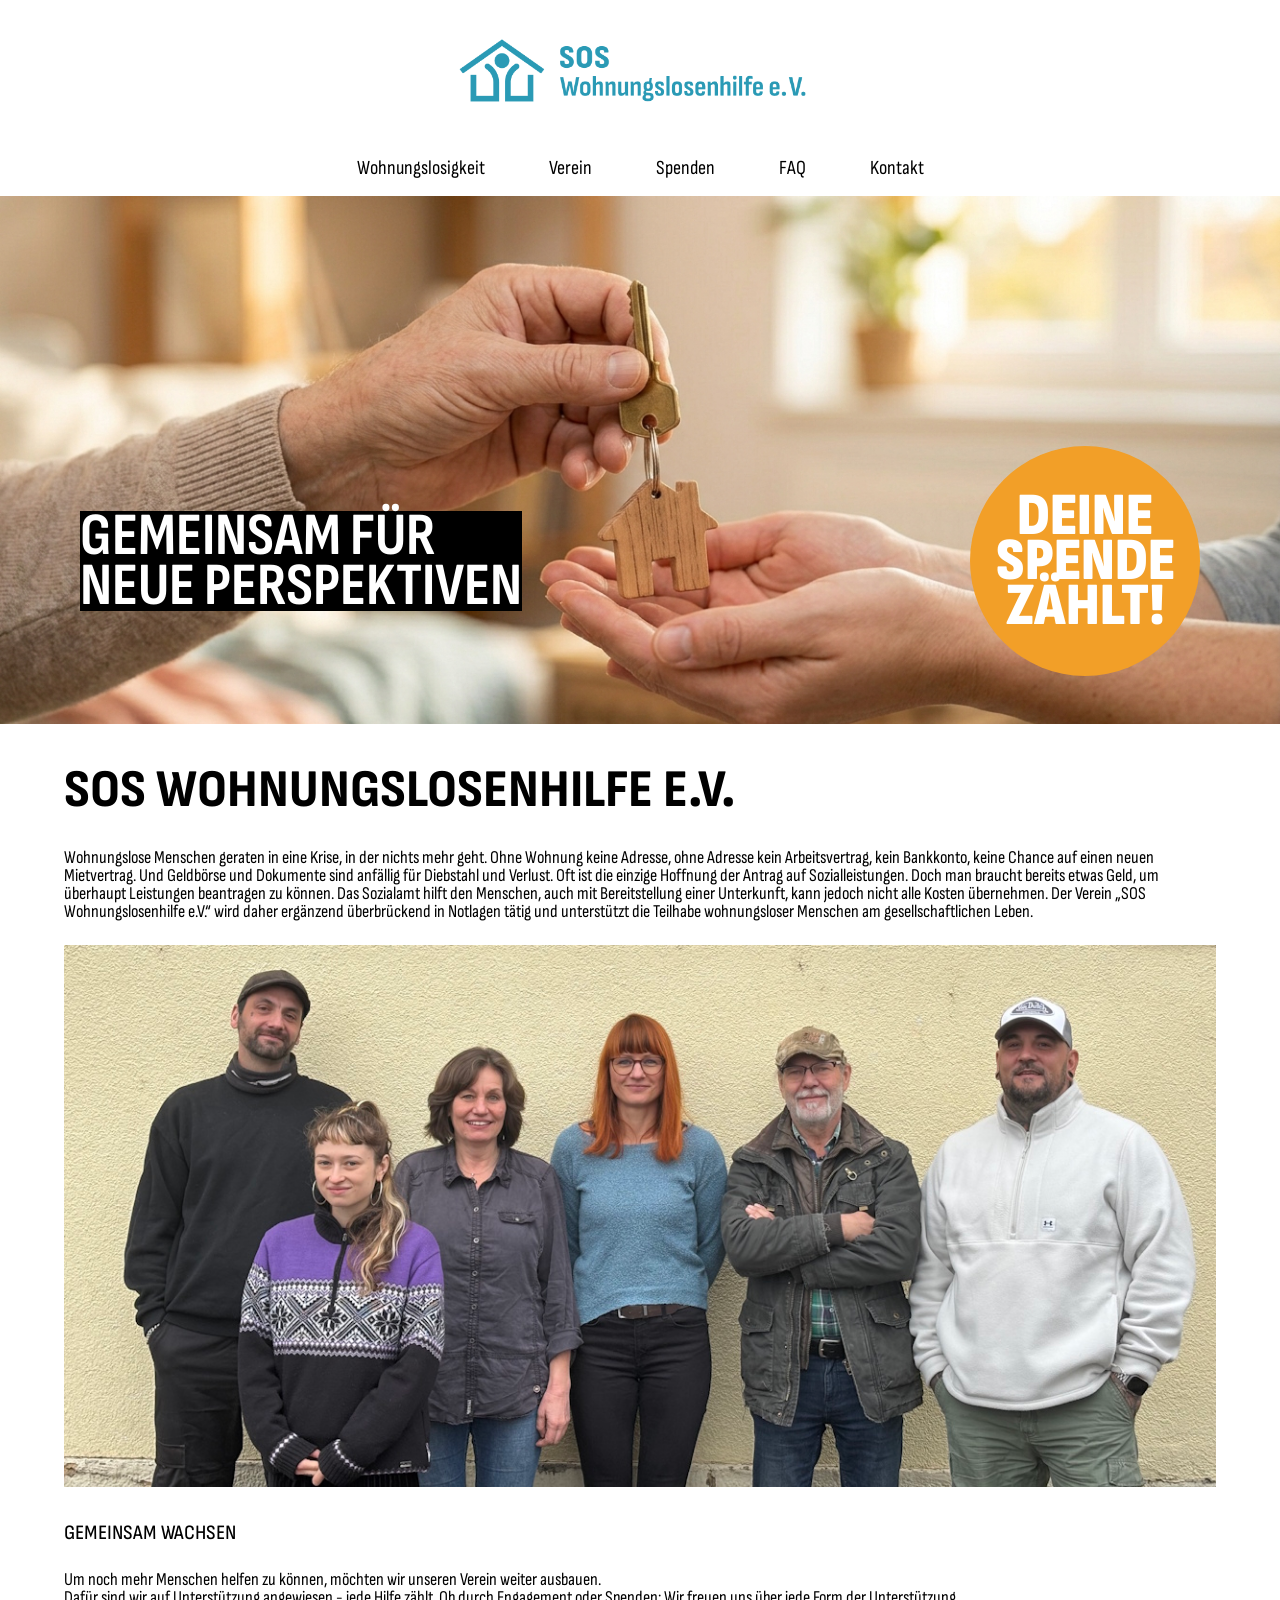
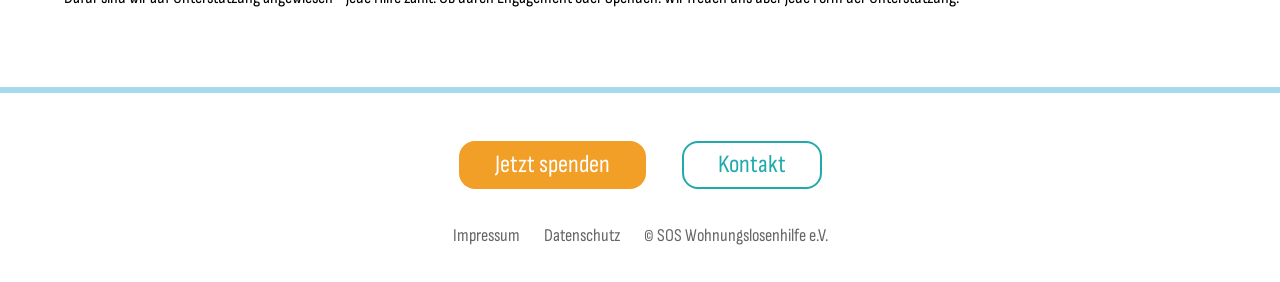
==== index.html @ 76f8596b "added mobile view" ====
<!DOCTYPE html>
<html lang="de">
<head>
	<meta charset="utf-8" />
	<meta name="viewport" content="width=device-width, initial-scale=1" />
	<title>SOS Wohnungslosenhilfe e.V.</title>
	<link rel="icon" type="image/png" href="assets/Logos/Bildmarke%20mit%20Schutzraum%201.png" />
	<link rel="stylesheet" href="styles.css" />
	<link rel="stylesheet" href="styles-mobile.css" />
	<link href="https://fonts.googleapis.com/css2?family=Sofia+Sans+Condensed:wght@400;700;800;900&display=swap" rel="stylesheet">
	<script src="content.js" defer></script>
	<script src="highlight-link.js" defer></script>
</head>
<body>
	<nav class="main-nav" aria-label="Hauptnavigation">
		<a class="main-nav-logo" href="index.html?page=home" aria-label="Startseite">
			<img src="assets/Logos/Wort_Bildmarke.png" alt="SOS Wohnungslosenhilfe e.V." />
		</a>
		<button class="main-nav-hamburger" type="button" aria-label="Menü öffnen" aria-expanded="false" aria-controls="main-nav-list"></button>
		<ul class="main-nav-list" id="main-nav-list">
			<li><a href="index.html?page=wohnungslosigkeit">Wohnungslosigkeit</a></li>
			<li><a href="index.html?page=verein">Verein</a></li>
			<li><a href="index.html?page=spenden">Spenden</a></li>
			<li><a href="index.html?page=faq">FAQ</a></li>
			<li><a href="index.html?page=kontakt">Kontakt</a></li>
		</ul>
	</nav>
	<section class="hero-banner" aria-label="Spendenaufruf">
		<div class="hero-banner-content">
			<div class="hero-banner-content-text">GEMEINSAM FÜR<br>NEUE PERSPEKTIVEN</div>
			<a class="hero-banner-content-bubble" href="index.html?page=spenden">DEINE<br>SPENDE<br>ZÄHLT!</a>
		</div>
	</section>
	<section class="content">

	</section>
	<footer class="site-footer">
		<div class="footer-buttons">
			<a href="index.html?page=spenden" class="footer-button-donate">Jetzt spenden</a>
			<a href="index.html?page=kontakt" class="footer-button-contact">Kontakt</a>
		</div>
		<nav aria-label="Footer Legals">
			<ul class="footer-legals">
				<li><a href="#">Impressum</a></li>
				<li><a href="#">Datenschutz</a></li>
				<li>© SOS Wohnungslosenhilfe e.V.</li>
			</ul>
		</nav>
	</footer>
</body>
</html>
---- styles.css ----
body {
	background-color: #ffffff;
	font-family: "Sofia Sans Condensed", "Arial Narrow", sans-serif;
	margin: 0;
}

/******************************************************************************
 * Main Navigation
 *****************************************************************************/

.main-nav-logo {
	display: block;
	width: fit-content;
	margin: 0 auto;
}

.main-nav-logo img {
	display: block;
	width: 392px;
	height: 108px;
	padding-top: 24px;
}

.main-nav-list {
	margin: 0;
	padding: 0 0 16px 0;
	list-style: none;
	display: flex;
	justify-content: center;
	align-items: center;
	flex-wrap: wrap;
	gap: 64px;
}

.main-nav-list a {
	display: inline-block;
	color: #000000;
	text-decoration: none;
	font-weight: semi-bold;
	font-size: 20px;
}

.main-nav-list a:hover,
.main-nav-list a:focus-visible {
	background-color: #B6B8BA;
}

.main-nav-hamburger {
	display: none;
	visibility: hidden;
}

/******************************************************************************
 * Hero Banner
 *****************************************************************************/

.hero-banner {
	width: 100%;
	height: 528px;
	background-position: center;
	background-size: cover;
	overflow: hidden;

	display: flex;
	justify-content: center;
}

.hero-banner-content {
	font-family: "Sofia Sans Condensed", "Arial Narrow", sans-serif;
    font-weight: 900;
    font-size: 60px;

	width: 1120px;
	height: 230px;
	
	margin-top: 250px;
	display: flex;
	align-items: center;

	color: #ffffff;
}

.hero-banner-content-text {
	background-color: #000000;
	font-weight: 700;
	font-size: 60px;
	line-height: 50px;
	letter-spacing: 0%;
	font-variant: small-caps;
}

.hero-banner-content-bubble {
	background-color: #F29F28;
	color: #ffffff;
	font-weight: 900;
	font-style: Black;
	font-size: 60px;
	line-height: 45px;
	letter-spacing: 0%;
	text-align: center;
	font-variant: small-caps;

	width: 230px;
	height: 100%;

	margin-left: auto;
	margin-right: 0px;

	border-radius: 100%;

	text-align: center;
	align-content: center;

	text-decoration: none;
}

.hero-banner-content-bubble:hover {
	box-shadow: 0 0 16px 0 rgba(242, 159, 40, 0.2);
	transition: box-shadow 0.6s ease;
	animation: bubble-glow 2.4s ease-in-out infinite;
	/* box-shadow: 0 0 48px 12px rgba(242, 159, 40, 0.85); */
}

@keyframes bubble-glow {
	0% {
		box-shadow: 0 0 16px 0 rgba(242, 159, 40, 0.2);
	}
	50% {
		box-shadow: 0 0 48px 10px rgba(242, 159, 40, 0.75);
	}
	100% {
		box-shadow: 0 0 16px 0 rgba(242, 159, 40, 0.2);
	}
}

/******************************************************************************
 * Content
 *****************************************************************************/

.content {
	width: min(1200px, 90%);
	margin-left: auto;
	margin-right: auto;
}

.content p {
	margin-bottom: 24px;
	margin-top: 0;

	font-weight: 400;
	font-style: normal;
	font-size: 18px;
	line-height: 100%;
}

.content h1 {
	font-weight: 700;
	font-size: 64px;
	font-variant: all-small-caps;
	margin-top: 24px;
	margin-bottom: 24px;
}

.content h2 {
	font-weight: 700;
	font-size: 32px;
	margin-top: 0px;
	margin-bottom: 24px;
}

.content h3 {
	font-weight: 400;
	font-size: 25px;
	margin-top: 0px;
	margin-bottom: 24px;
	font-variant: all-small-caps;
}

.paragraph-highlight {
	font-weight: bold;
}

/******************************************************************************
 * Footer
 *****************************************************************************/

.site-footer {
	font-family: "Sofia Sans Condensed", "Arial Narrow", sans-serif;
	margin-top: 80px;
	border-top: 6px solid #A5DAEC;
}

.footer-buttons {
	display: flex;
	width: fit-content;
	margin: 48px auto 0;
	gap: 36px;

	--padding-without-border: 8px 36px 10px;
	--padding-with-border: 6px 34px 8px;
	--border: 2px solid;
	--no-border: none;
}

.footer-buttons a {
	height: 30px;
	border-radius: 16px;
	font-family: "Sofia Sans Condensed", "Arial Narrow", sans-serif;
	font-weight: 400;
	font-style: normal;
	font-size: 25px;
	text-decoration: none;
}

.footer-button-donate {
	border: var(--no-border);
	padding: var(--padding-without-border);
	background-color: #F29F28;
	color: #ffffff;
}

.footer-button-donate:hover {
	border: var(--border);
	padding: var(--padding-with-border);
	background-color: #ffffff;
	color: #F29F28;
}

.footer-button-contact {
	border: var(--border);
	padding: var(--padding-with-border);
	background-color: #ffffff;
	color: #22A9AB;
}

.footer-button-contact:hover {
	border: var(--no-border);
	padding: var(--padding-without-border);
	background-color: #22A9AB;
	color: #ffffff;
}

.footer-legals {
	padding: 36px 0;
	margin: 0;
	list-style: none;
	display: flex;
	justify-content: center;
	align-items: center;
	flex-wrap: wrap;
	gap: 24px;

	font-family: "Sofia Sans Condensed", "Arial Narrow", sans-serif;
	font-weight: 400;
	font-style: normal;
	font-size: 18px;
	color: #666666;
}

.footer-legals a {
	text-decoration: none;
	font-family: "Sofia Sans Condensed", "Arial Narrow", sans-serif;
	font-weight: 400;
	font-style: normal;
	font-size: 18px;
	color: #666666;
}

/* @media (max-width: 40rem) {
	.site-header {
		padding: 0.75rem 1rem;
	}

	.brand img {
		max-width: 18rem;
	}

	.main-nav {
		margin-top: 0.85rem;
	}

	.main-nav-list {
		gap: 1rem;
	}

	.hero-banner {
		min-height: 13rem;
		background-position: 60% center;
	}

	.hero-banner-text {
		left: 0.8rem;
		top: 61%;
		font-size: clamp(0.85rem, 4.4vw, 1.15rem);
	}

	.hero-banner-bubble {
		right: 0.75rem;
		top: 60%;
		width: clamp(4.7rem, 24vw, 6.2rem);
		font-size: clamp(0.78rem, 3.6vw, 1rem);
	}
} */
---- styles-mobile.css ----
@media (max-width: 600px) {

	/******************************************************************************
	 * Main Navigation
 	******************************************************************************/
	.main-nav {
		display: flex;
	}

	.main-nav-logo {
		display: block;
		width: fit-content;
		margin: 8px auto 8px 8px;
	}

	.main-nav-logo img {
		display: block;
		width: 200px;
		height: 55px;
		padding: 0;
		margin: 0;
	}

	.main-nav-list {
		position: absolute;
		top: 71px;
		left: 0;
		width: 100%;
		height: 100%;
		background-color: #ffffff;
		z-index: 9999;
		flex-direction: column;
		
		padding-top: 48px;
		justify-content: flex-start;
		gap: 48px;

		visibility: hidden;
		opacity: 0;
	}

	.main-nav-hamburger {
		display: block;
		visibility: visible;
		margin: auto 24px auto auto;
		padding: 0;

		width: 40px;
		height: 40px;
		
		border: none;
		background-color: transparent;
		background-image: url("assets/Icons/hamburger-open.svg");
		background-repeat: no-repeat;
		background-position: center;
		background-size: 28px 28px;
		
		cursor: pointer;
	}

	.main-nav.is-open .main-nav-hamburger {
		background-image: url("assets/Icons/hamburger-close.svg");
	}

	.main-nav.is-open .main-nav-list {
		visibility: visible;
		opacity: 1;
	}

	/******************************************************************************
	* Hero Banner
	******************************************************************************/

	.hero-banner {
		height: 200px;
	}

	.hero-banner-content {
		margin-top: 120px;
		width: 320px;
		height: 60px;
	}

	.hero-banner-content-text {
		font-weight: 700;
		font-size: 25px;
		line-height: 30px; /*spec says 100% but then this looks better? */
		letter-spacing: 0%;
		/* width: fit-content;
		height: 100%; */
	}

	.hero-banner-content-bubble {
		visibility: hidden;
		opacity: 0;
		position: absolute;
	}

	/******************************************************************************
	* Footer
	******************************************************************************/

	.footer-legals {
		flex-direction: column;
	}
}
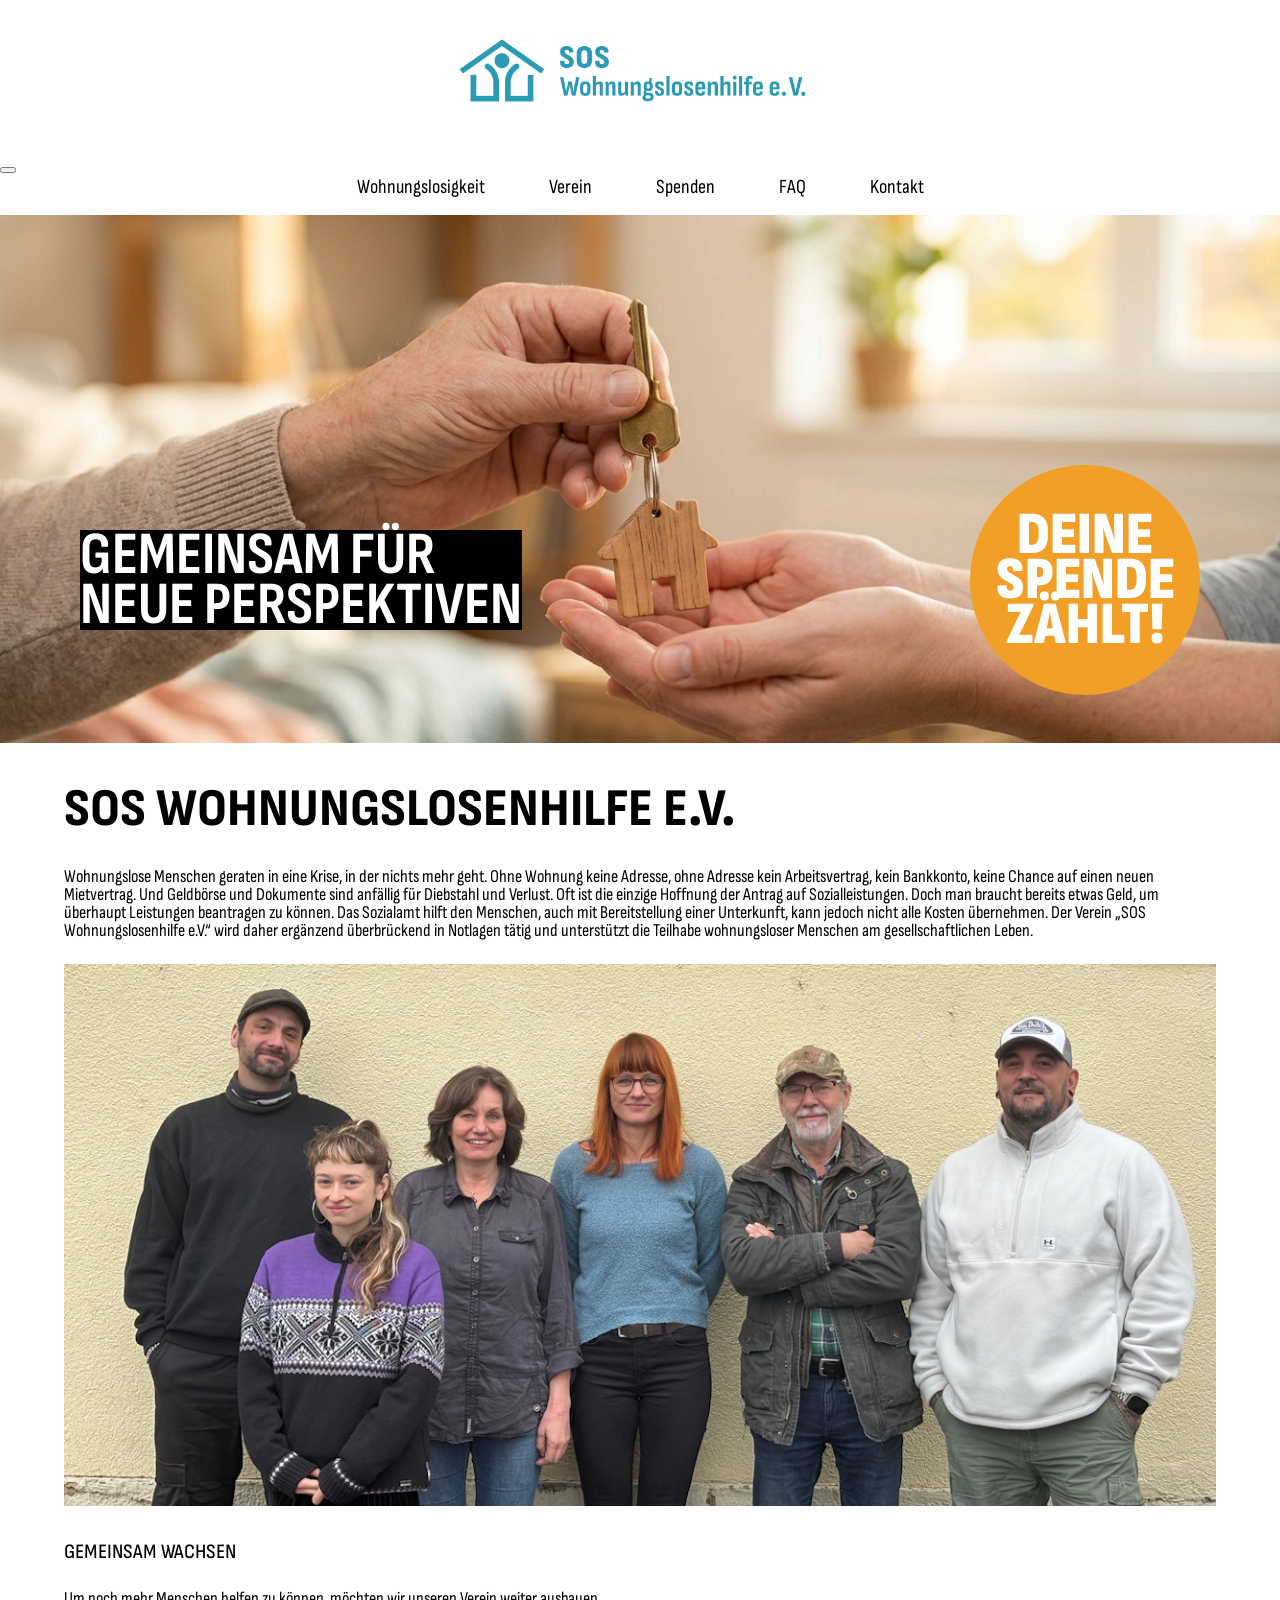
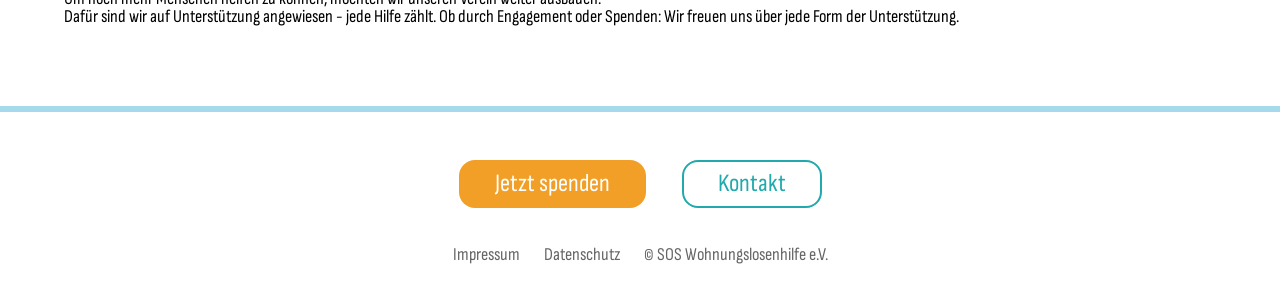
==== commit 602110e6: "renamed main-nav-hamburger to main-nav-button" ====
--- a/index.html
+++ b/index.html
@@ -16,7 +16,7 @@
 		<a class="main-nav-logo" href="index.html?page=home" aria-label="Startseite">
 			<img src="assets/Logos/Wort_Bildmarke.png" alt="SOS Wohnungslosenhilfe e.V." />
 		</a>
-		<button class="main-nav-hamburger" type="button" aria-label="Menü öffnen" aria-expanded="false" aria-controls="main-nav-list"></button>
+		<button class="main-nav-button" type="button" aria-label="Menü öffnen" aria-expanded="false" aria-controls="main-nav-list"></button>
 		<ul class="main-nav-list" id="main-nav-list">
 			<li><a href="index.html?page=wohnungslosigkeit">Wohnungslosigkeit</a></li>
 			<li><a href="index.html?page=verein">Verein</a></li>
--- a/styles-mobile.css
+++ b/styles-mobile.css
@@ -27,7 +27,7 @@
 		top: 71px;
 		left: 0;
 		width: 100%;
-		height: 100%;
+		height: 0;
 		background-color: #ffffff;
 		z-index: 9999;
 		flex-direction: column;
@@ -40,7 +40,7 @@
 		opacity: 0;
 	}
 
-	.main-nav-hamburger {
+	.main-nav-button {
 		display: block;
 		visibility: visible;
 		margin: auto 24px auto auto;
@@ -59,13 +59,14 @@
 		cursor: pointer;
 	}
 
-	.main-nav.is-open .main-nav-hamburger {
+	.main-nav.is-open .main-nav-button {
 		background-image: url("assets/Icons/hamburger-close.svg");
 	}
 
 	.main-nav.is-open .main-nav-list {
 		visibility: visible;
 		opacity: 1;
+		height: 100%;
 	}
 
 	/******************************************************************************
@@ -87,8 +88,6 @@
 		font-size: 25px;
 		line-height: 30px; /*spec says 100% but then this looks better? */
 		letter-spacing: 0%;
-		/* width: fit-content;
-		height: 100%; */
 	}
 
 	.hero-banner-content-bubble {
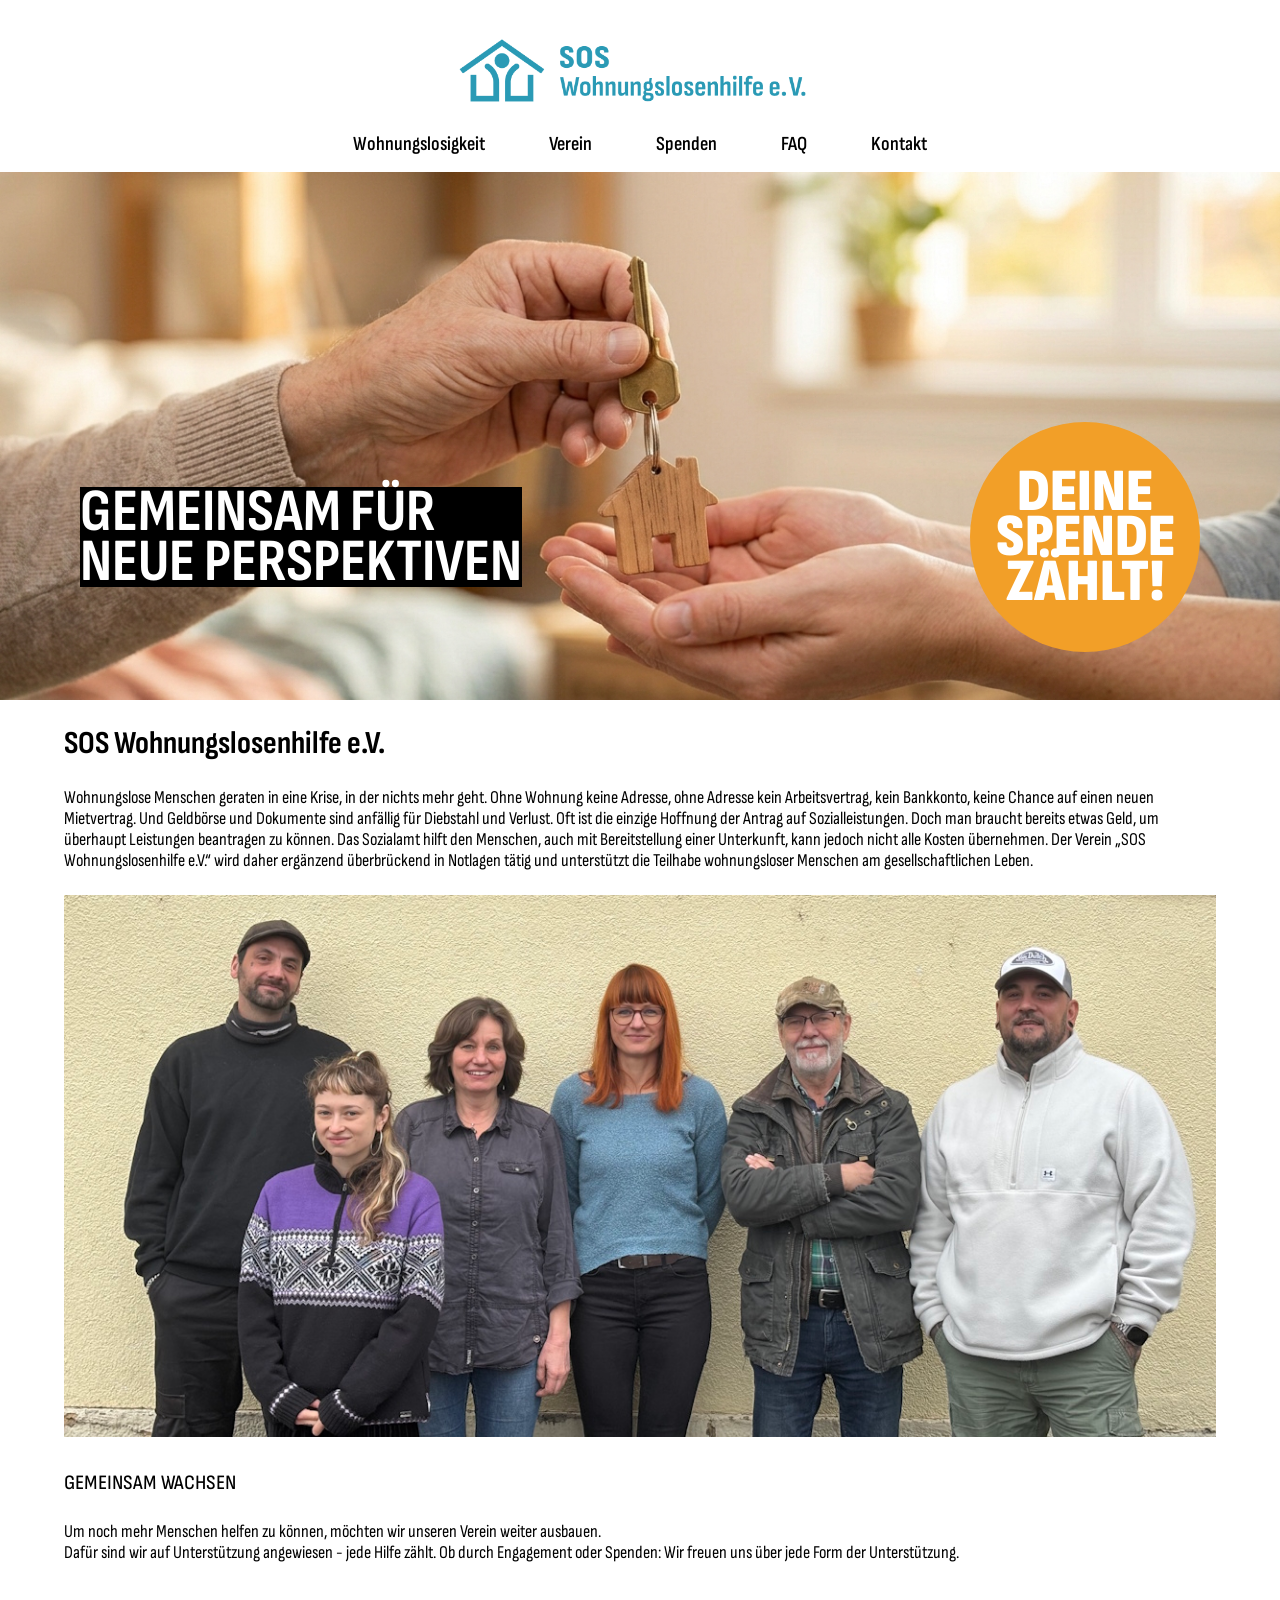
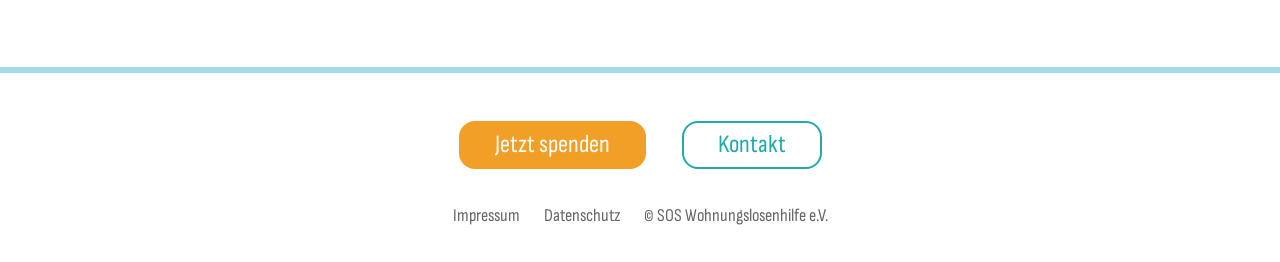
==== commit 027d8712: "fixed some paths" ====
--- a/index.html
+++ b/index.html
@@ -4,7 +4,7 @@
 	<meta charset="utf-8" />
 	<meta name="viewport" content="width=device-width, initial-scale=1" />
 	<title>SOS Wohnungslosenhilfe e.V.</title>
-	<link rel="icon" type="image/png" href="assets/Logos/Bildmarke%20mit%20Schutzraum%201.png" />
+	<link rel="icon" type="image/png" href="assets/logos/favicon.png" />
 	<link rel="stylesheet" href="styles.css" />
 	<link rel="stylesheet" href="styles-mobile.css" />
 	<link href="https://fonts.googleapis.com/css2?family=Sofia+Sans+Condensed:wght@400;700;800;900&display=swap" rel="stylesheet">
@@ -12,40 +12,42 @@
 	<script src="highlight-link.js" defer></script>
 </head>
 <body>
-	<nav class="main-nav" aria-label="Hauptnavigation">
-		<a class="main-nav-logo" href="index.html?page=home" aria-label="Startseite">
-			<img src="assets/Logos/Wort_Bildmarke.png" alt="SOS Wohnungslosenhilfe e.V." />
-		</a>
-		<button class="main-nav-button" type="button" aria-label="Menü öffnen" aria-expanded="false" aria-controls="main-nav-list"></button>
-		<ul class="main-nav-list" id="main-nav-list">
-			<li><a href="index.html?page=wohnungslosigkeit">Wohnungslosigkeit</a></li>
-			<li><a href="index.html?page=verein">Verein</a></li>
-			<li><a href="index.html?page=spenden">Spenden</a></li>
-			<li><a href="index.html?page=faq">FAQ</a></li>
-			<li><a href="index.html?page=kontakt">Kontakt</a></li>
-		</ul>
-	</nav>
-	<section class="hero-banner" aria-label="Spendenaufruf">
-		<div class="hero-banner-content">
-			<div class="hero-banner-content-text">GEMEINSAM FÜR<br>NEUE PERSPEKTIVEN</div>
-			<a class="hero-banner-content-bubble" href="index.html?page=spenden">DEINE<br>SPENDE<br>ZÄHLT!</a>
-		</div>
-	</section>
-	<section class="content">
-
-	</section>
-	<footer class="site-footer">
-		<div class="footer-buttons">
-			<a href="index.html?page=spenden" class="footer-button-donate">Jetzt spenden</a>
-			<a href="index.html?page=kontakt" class="footer-button-contact">Kontakt</a>
-		</div>
-		<nav aria-label="Footer Legals">
-			<ul class="footer-legals">
-				<li><a href="#">Impressum</a></li>
-				<li><a href="#">Datenschutz</a></li>
-				<li>© SOS Wohnungslosenhilfe e.V.</li>
+	<div class="page-container">
+		<nav class="main-nav" aria-label="Hauptnavigation">
+			<a class="main-nav-logo" href="index.html?page=home" aria-label="Startseite">
+				<img src="assets/logos/main-logo.png" alt="SOS Wohnungslosenhilfe e.V." />
+			</a>
+			<button class="main-nav-button" type="button" aria-label="Menü öffnen" aria-expanded="false" aria-controls="main-nav-list"></button>
+			<ul class="main-nav-list" id="main-nav-list">
+				<li><a href="index.html?page=wohnungslosigkeit">Wohnungslosigkeit</a></li>
+				<li><a href="index.html?page=verein">Verein</a></li>
+				<li><a href="index.html?page=spenden">Spenden</a></li>
+				<li><a href="index.html?page=faq">FAQ</a></li>
+				<li><a href="index.html?page=kontakt">Kontakt</a></li>
 			</ul>
 		</nav>
-	</footer>
+		<section class="hero-banner" aria-label="Spendenaufruf">
+			<div class="hero-banner-content">
+				<div class="hero-banner-content-text">GEMEINSAM FÜR<br>NEUE PERSPEKTIVEN</div>
+				<a class="hero-banner-content-bubble" href="index.html?page=spenden">DEINE<br>SPENDE<br>ZÄHLT!</a>
+			</div>
+		</section>
+		<section class="content">
+
+		</section>
+		<footer class="site-footer">
+			<div class="footer-buttons">
+				<a href="index.html?page=spenden" class="footer-button-donate">Jetzt spenden</a>
+				<a href="index.html?page=kontakt" class="footer-button-contact">Kontakt</a>
+			</div>
+			<nav aria-label="Footer Legals">
+				<ul class="footer-legals">
+					<li><a href="#">Impressum</a></li>
+					<li><a href="#">Datenschutz</a></li>
+					<li>© SOS Wohnungslosenhilfe e.V.</li>
+				</ul>
+			</nav>
+		</footer>
+	</div>
 </body>
 </html>
--- a/styles.css
+++ b/styles.css
@@ -1,7 +1,16 @@
- body {
+body {
+	background-color: #f4f4f4;
+	font-family: "Sofia Sans Condensed", "Arial Narrow", sans-serif;
+	display: flex;
+	justify-content: center;
+	margin: 0;
+}
+
+.page-container {
+	width: 100%;
+	max-width: 1728px;
 	background-color: #ffffff;
-	font-family: "Sofia Sans Condensed", "Arial Narrow", sans-serif;
-	margin: 0;
+	box-shadow: 0 0 20px rgba(0,0,0,0.1);
 }
 
 /******************************************************************************
@@ -36,7 +45,7 @@
 	display: inline-block;
 	color: #000000;
 	text-decoration: none;
-	font-weight: semi-bold;
+	font-weight: 600; /*semi-bold*/
 	font-size: 20px;
 }
 
@@ -45,7 +54,7 @@
 	background-color: #B6B8BA;
 }
 
-.main-nav-hamburger {
+.main-nav-button{
 	display: none;
 	visibility: hidden;
 }
@@ -139,31 +148,30 @@
 
 .content {
 	width: min(1200px, 90%);
-	margin-left: auto;
-	margin-right: auto;
+	margin: 24px auto 104px auto;
 }
 
 .content p {
-	margin-bottom: 24px;
 	margin-top: 0;
+	margin-bottom: 24px;
 
 	font-weight: 400;
 	font-style: normal;
 	font-size: 18px;
-	line-height: 100%;
 }
 
 .content h1 {
 	font-weight: 700;
-	font-size: 64px;
-	font-variant: all-small-caps;
-	margin-top: 24px;
+	font-size: 32px;
+
+	margin-top: 0px;
 	margin-bottom: 24px;
 }
 
 .content h2 {
 	font-weight: 700;
-	font-size: 32px;
+	font-size: 25px;
+
 	margin-top: 0px;
 	margin-bottom: 24px;
 }
@@ -171,9 +179,10 @@
 .content h3 {
 	font-weight: 400;
 	font-size: 25px;
+	font-variant: all-small-caps;
+
 	margin-top: 0px;
 	margin-bottom: 24px;
-	font-variant: all-small-caps;
 }
 
 .paragraph-highlight {
@@ -186,7 +195,6 @@
 
 .site-footer {
 	font-family: "Sofia Sans Condensed", "Arial Narrow", sans-serif;
-	margin-top: 80px;
 	border-top: 6px solid #A5DAEC;
 }
 
@@ -265,39 +273,3 @@
 	font-size: 18px;
 	color: #666666;
 }
-
-/* @media (max-width: 40rem) {
-	.site-header {
-		padding: 0.75rem 1rem;
-	}
-
-	.brand img {
-		max-width: 18rem;
-	}
-
-	.main-nav {
-		margin-top: 0.85rem;
-	}
-
-	.main-nav-list {
-		gap: 1rem;
-	}
-
-	.hero-banner {
-		min-height: 13rem;
-		background-position: 60% center;
-	}
-
-	.hero-banner-text {
-		left: 0.8rem;
-		top: 61%;
-		font-size: clamp(0.85rem, 4.4vw, 1.15rem);
-	}
-
-	.hero-banner-bubble {
-		right: 0.75rem;
-		top: 60%;
-		width: clamp(4.7rem, 24vw, 6.2rem);
-		font-size: clamp(0.78rem, 3.6vw, 1rem);
-	}
-} */
--- a/styles-mobile.css
+++ b/styles-mobile.css
@@ -35,9 +35,11 @@
 		padding-top: 48px;
 		justify-content: flex-start;
 		gap: 48px;
+		flex-wrap: nowrap;
 
 		visibility: hidden;
 		opacity: 0;
+		transition: all 0.3s ease-in-out;
 	}
 
 	.main-nav-button {
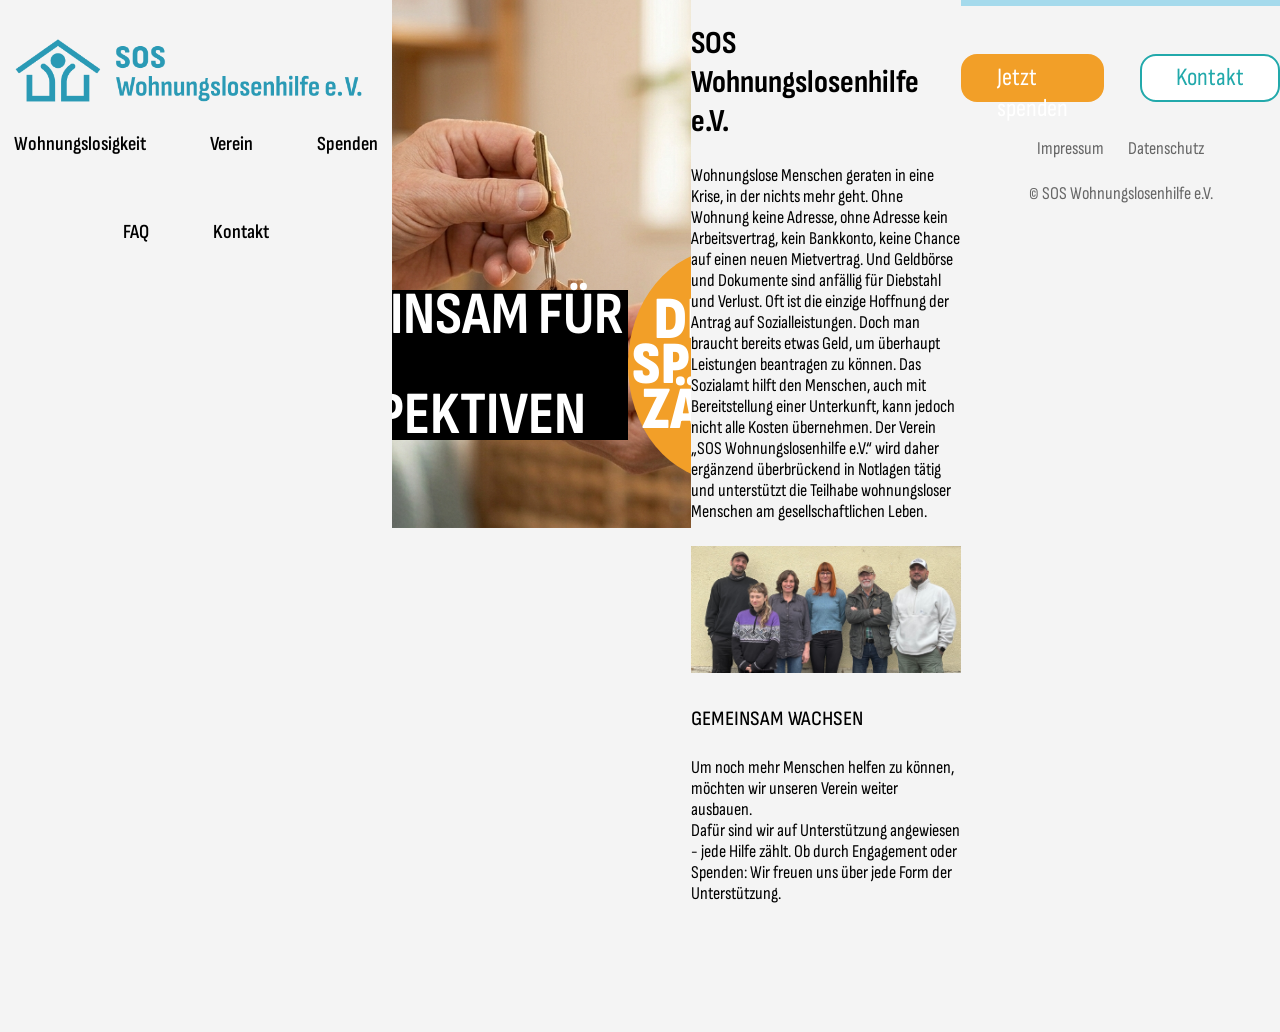
==== commit c474e5f1: "fixed some paths" ====
--- a/index.html
+++ b/index.html
@@ -12,42 +12,40 @@
 	<script src="highlight-link.js" defer></script>
 </head>
 <body>
-	<div class="page-container">
-		<nav class="main-nav" aria-label="Hauptnavigation">
-			<a class="main-nav-logo" href="index.html?page=home" aria-label="Startseite">
-				<img src="assets/logos/main-logo.png" alt="SOS Wohnungslosenhilfe e.V." />
-			</a>
-			<button class="main-nav-button" type="button" aria-label="Menü öffnen" aria-expanded="false" aria-controls="main-nav-list"></button>
-			<ul class="main-nav-list" id="main-nav-list">
-				<li><a href="index.html?page=wohnungslosigkeit">Wohnungslosigkeit</a></li>
-				<li><a href="index.html?page=verein">Verein</a></li>
-				<li><a href="index.html?page=spenden">Spenden</a></li>
-				<li><a href="index.html?page=faq">FAQ</a></li>
-				<li><a href="index.html?page=kontakt">Kontakt</a></li>
+	<nav class="main-nav" aria-label="Hauptnavigation">
+		<a class="main-nav-logo" href="index.html?page=home" aria-label="Startseite">
+			<img src="assets/logos/main-logo.png" alt="SOS Wohnungslosenhilfe e.V." />
+		</a>
+		<button class="main-nav-button" type="button" aria-label="Menü öffnen" aria-expanded="false" aria-controls="main-nav-list"></button>
+		<ul class="main-nav-list" id="main-nav-list">
+			<li><a href="index.html?page=wohnungslosigkeit">Wohnungslosigkeit</a></li>
+			<li><a href="index.html?page=verein">Verein</a></li>
+			<li><a href="index.html?page=spenden">Spenden</a></li>
+			<li><a href="index.html?page=faq">FAQ</a></li>
+			<li><a href="index.html?page=kontakt">Kontakt</a></li>
+		</ul>
+	</nav>
+	<section class="hero-banner" aria-label="Spendenaufruf">
+		<div class="hero-banner-content">
+			<div class="hero-banner-content-text">GEMEINSAM FÜR<br>NEUE PERSPEKTIVEN</div>
+			<a class="hero-banner-content-bubble" href="index.html?page=spenden">DEINE<br>SPENDE<br>ZÄHLT!</a>
+		</div>
+	</section>
+	<section class="content">
+
+	</section>
+	<footer class="site-footer">
+		<div class="footer-buttons">
+			<a href="index.html?page=spenden" class="footer-button-donate">Jetzt spenden</a>
+			<a href="index.html?page=kontakt" class="footer-button-contact">Kontakt</a>
+		</div>
+		<nav aria-label="Footer Legals">
+			<ul class="footer-legals">
+				<li><a href="#">Impressum</a></li>
+				<li><a href="#">Datenschutz</a></li>
+				<li>© SOS Wohnungslosenhilfe e.V.</li>
 			</ul>
 		</nav>
-		<section class="hero-banner" aria-label="Spendenaufruf">
-			<div class="hero-banner-content">
-				<div class="hero-banner-content-text">GEMEINSAM FÜR<br>NEUE PERSPEKTIVEN</div>
-				<a class="hero-banner-content-bubble" href="index.html?page=spenden">DEINE<br>SPENDE<br>ZÄHLT!</a>
-			</div>
-		</section>
-		<section class="content">
-
-		</section>
-		<footer class="site-footer">
-			<div class="footer-buttons">
-				<a href="index.html?page=spenden" class="footer-button-donate">Jetzt spenden</a>
-				<a href="index.html?page=kontakt" class="footer-button-contact">Kontakt</a>
-			</div>
-			<nav aria-label="Footer Legals">
-				<ul class="footer-legals">
-					<li><a href="#">Impressum</a></li>
-					<li><a href="#">Datenschutz</a></li>
-					<li>© SOS Wohnungslosenhilfe e.V.</li>
-				</ul>
-			</nav>
-		</footer>
-	</div>
+	</footer>
 </body>
 </html>
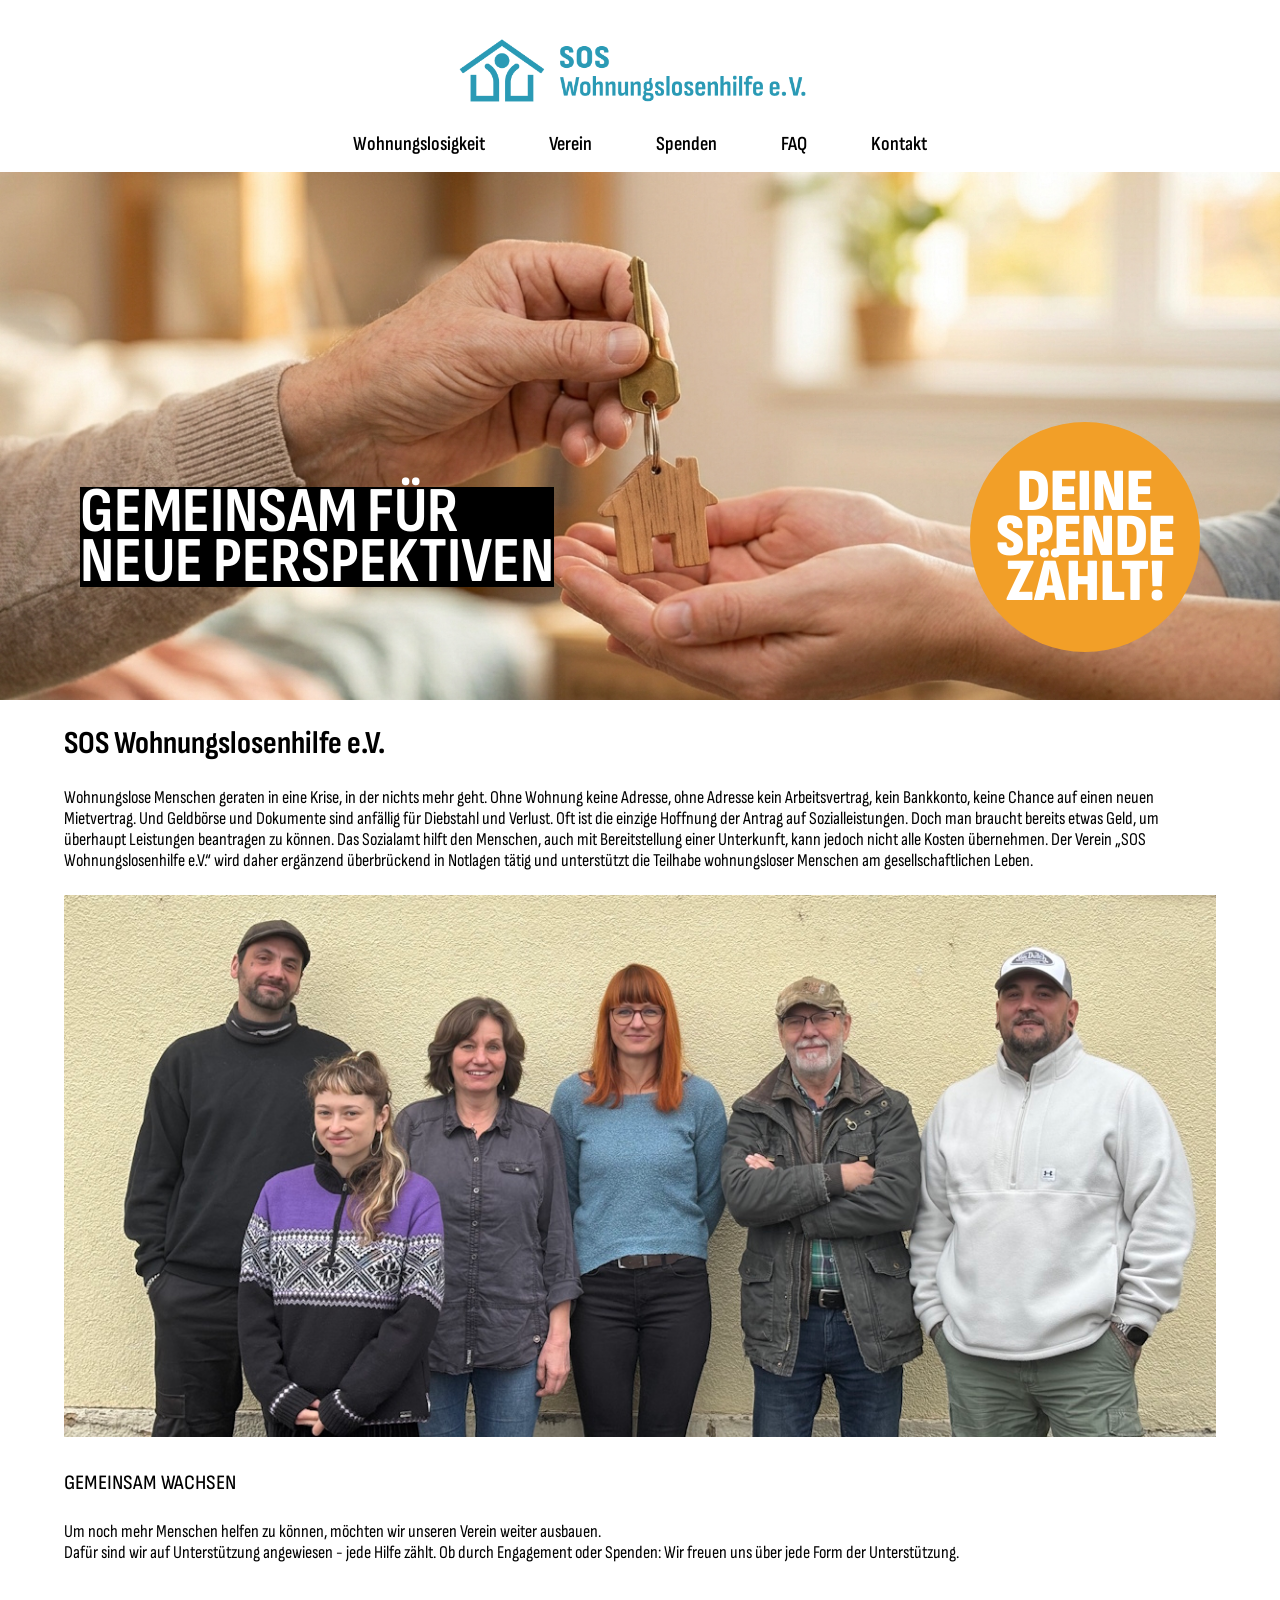
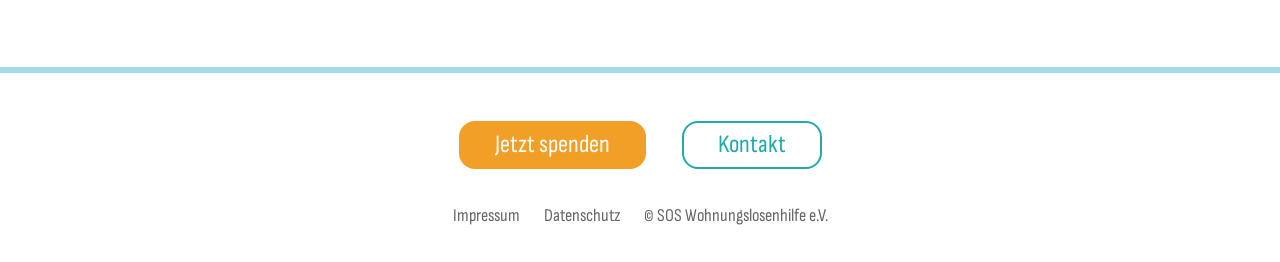
==== commit 3e3d8463: "highlight current page in menu" ====
--- a/index.html
+++ b/index.html
@@ -12,40 +12,42 @@
 	<script src="highlight-link.js" defer></script>
 </head>
 <body>
-	<nav class="main-nav" aria-label="Hauptnavigation">
-		<a class="main-nav-logo" href="index.html?page=home" aria-label="Startseite">
-			<img src="assets/logos/main-logo.png" alt="SOS Wohnungslosenhilfe e.V." />
-		</a>
-		<button class="main-nav-button" type="button" aria-label="Menü öffnen" aria-expanded="false" aria-controls="main-nav-list"></button>
-		<ul class="main-nav-list" id="main-nav-list">
-			<li><a href="index.html?page=wohnungslosigkeit">Wohnungslosigkeit</a></li>
-			<li><a href="index.html?page=verein">Verein</a></li>
-			<li><a href="index.html?page=spenden">Spenden</a></li>
-			<li><a href="index.html?page=faq">FAQ</a></li>
-			<li><a href="index.html?page=kontakt">Kontakt</a></li>
-		</ul>
-	</nav>
-	<section class="hero-banner" aria-label="Spendenaufruf">
-		<div class="hero-banner-content">
-			<div class="hero-banner-content-text">GEMEINSAM FÜR<br>NEUE PERSPEKTIVEN</div>
-			<a class="hero-banner-content-bubble" href="index.html?page=spenden">DEINE<br>SPENDE<br>ZÄHLT!</a>
-		</div>
-	</section>
-	<section class="content">
-
-	</section>
-	<footer class="site-footer">
-		<div class="footer-buttons">
-			<a href="index.html?page=spenden" class="footer-button-donate">Jetzt spenden</a>
-			<a href="index.html?page=kontakt" class="footer-button-contact">Kontakt</a>
-		</div>
-		<nav aria-label="Footer Legals">
-			<ul class="footer-legals">
-				<li><a href="#">Impressum</a></li>
-				<li><a href="#">Datenschutz</a></li>
-				<li>© SOS Wohnungslosenhilfe e.V.</li>
+	<div class="page-container">
+		<nav class="main-nav" aria-label="Hauptnavigation">
+			<a class="main-nav-logo" href="index.html?page=home" aria-label="Startseite">
+				<img src="assets/logos/main-logo.png" alt="SOS Wohnungslosenhilfe e.V." />
+			</a>
+			<button class="main-nav-button" type="button" aria-label="Menü öffnen" aria-expanded="false" aria-controls="main-nav-list"></button>
+			<ul class="main-nav-list">
+				<li><a href="index.html?page=wohnungslosigkeit">Wohnungslosigkeit</a></li>
+				<li><a href="index.html?page=verein">Verein</a></li>
+				<li><a href="index.html?page=spenden">Spenden</a></li>
+				<li><a href="index.html?page=faq">FAQ</a></li>
+				<li><a href="index.html?page=kontakt">Kontakt</a></li>
 			</ul>
 		</nav>
-	</footer>
+		<section class="hero-banner" aria-label="Spendenaufruf">
+			<div class="hero-banner-content">
+				<div class="hero-banner-content-text">GEMEINSAM FÜR<br>NEUE PERSPEKTIVEN</div>
+				<a class="hero-banner-content-bubble" href="index.html?page=spenden">DEINE<br>SPENDE<br>ZÄHLT!</a>
+			</div>
+		</section>
+		<section class="content">
+
+		</section>
+		<footer class="site-footer">
+			<div class="footer-buttons">
+				<a href="index.html?page=spenden" class="footer-button-donate">Jetzt spenden</a>
+				<a href="index.html?page=kontakt" class="footer-button-contact">Kontakt</a>
+			</div>
+			<nav aria-label="Footer Legals">
+				<ul class="footer-legals">
+					<li><a href="#">Impressum</a></li>
+					<li><a href="#">Datenschutz</a></li>
+					<li>© SOS Wohnungslosenhilfe e.V.</li>
+				</ul>
+			</nav>
+		</footer>
+	</div>
 </body>
 </html>
--- a/styles.css
+++ b/styles.css
@@ -54,7 +54,12 @@
 	background-color: #B6B8BA;
 }
 
-.main-nav-button{
+.main-nav-list a.active {
+	background-color: #000000;
+	color: #ffffff;
+}
+
+.main-nav-button {
 	display: none;
 	visibility: hidden;
 }
@@ -91,22 +96,24 @@
 
 .hero-banner-content-text {
 	background-color: #000000;
+	
 	font-weight: 700;
-	font-size: 60px;
+	font-size: 64px;
+	font-variant: small-caps;
+
+	letter-spacing: 0%;
 	line-height: 50px;
-	letter-spacing: 0%;
-	font-variant: small-caps;
 }
 
 .hero-banner-content-bubble {
 	background-color: #F29F28;
 	color: #ffffff;
+	
 	font-weight: 900;
 	font-style: Black;
 	font-size: 60px;
 	line-height: 45px;
 	letter-spacing: 0%;
-	text-align: center;
 	font-variant: small-caps;
 
 	width: 230px;
@@ -119,7 +126,6 @@
 
 	text-align: center;
 	align-content: center;
-
 	text-decoration: none;
 }
 
@@ -273,3 +279,7 @@
 	font-size: 18px;
 	color: #666666;
 }
+
+.footer-legals a:hover {
+	text-decoration: underline;
+}
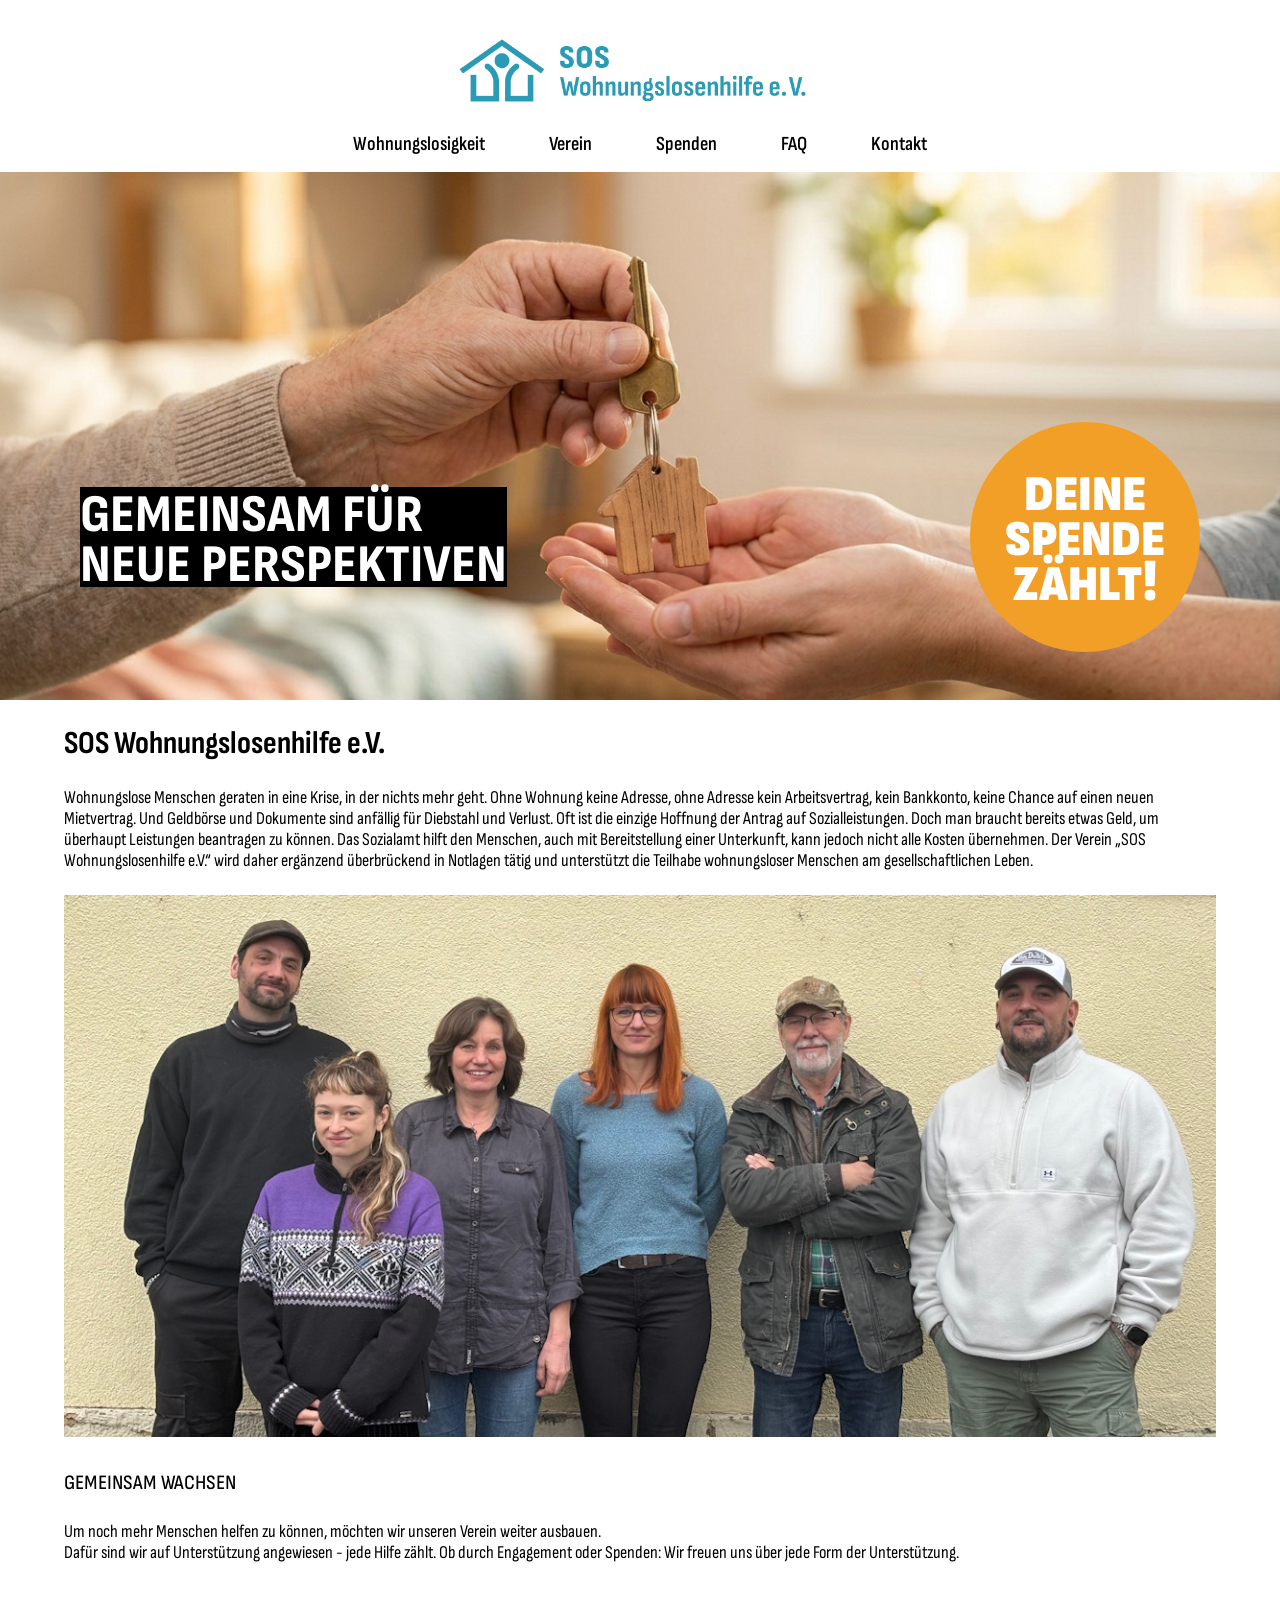
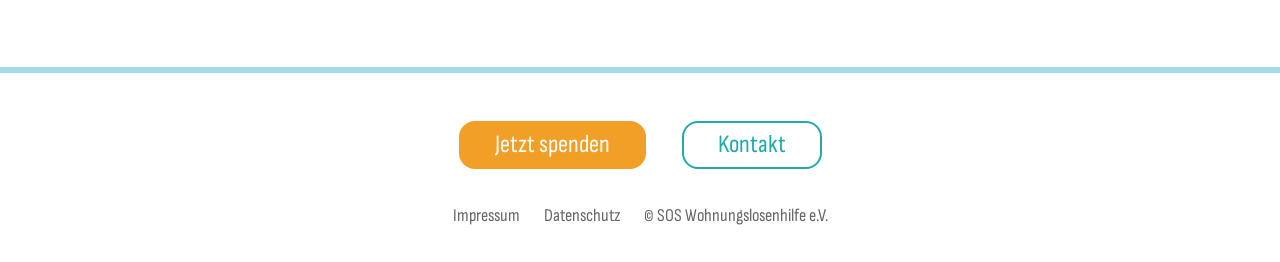
==== commit 5c7d2991: "improved aria labels" ====
--- a/index.html
+++ b/index.html
@@ -18,7 +18,7 @@
 				<img src="assets/logos/main-logo.png" alt="SOS Wohnungslosenhilfe e.V." />
 			</a>
 			<button class="main-nav-button" type="button" aria-label="Menü öffnen" aria-expanded="false" aria-controls="main-nav-list"></button>
-			<ul class="main-nav-list">
+			<ul class="main-nav-list" id="main-nav-list"> <!-- we also set the id here so that he aria-controls points to that element -->
 				<li><a href="index.html?page=wohnungslosigkeit">Wohnungslosigkeit</a></li>
 				<li><a href="index.html?page=verein">Verein</a></li>
 				<li><a href="index.html?page=spenden">Spenden</a></li>
@@ -29,7 +29,7 @@
 		<section class="hero-banner" aria-label="Spendenaufruf">
 			<div class="hero-banner-content">
 				<div class="hero-banner-content-text">GEMEINSAM FÜR<br>NEUE PERSPEKTIVEN</div>
-				<a class="hero-banner-content-bubble" href="index.html?page=spenden">DEINE<br>SPENDE<br>ZÄHLT!</a>
+				<a class="hero-banner-content-bubble" href="index.html?page=spenden" aria-label="Deine Spende zählt – jetzt spenden">DEINE<br>SPENDE<br>ZÄHLT!</a>
 			</div>
 		</section>
 		<section class="content">
--- a/styles.css
+++ b/styles.css
@@ -1,3 +1,42 @@
+:root {
+	--font-size-page-title: 64px;
+	--font-weight-page-title: 700;
+	--font-variant-page-title: all-small-caps;
+
+	--font-size-donation-badge: 60px;
+	--font-weight-donation-badge: 700;
+	--font-variant-donation-badge: all-small-caps;
+
+	--font-size-heading: 32px;
+	--font-weight-heading: 700;
+	--font-variant-heading: normal;
+	
+	--font-size-subheading: 25px;
+	--font-weight-subheading: 700;
+	--font-variant-subheading: normal;
+
+	--font-size-ac-callout: 25px;
+	--font-weight-ac-callout: 400;
+	--font-variant-ac-callout: all-small-caps;
+
+	--font-size-paragraph: 18px;
+	--font-weight-paragraph: 400;
+	--font-variant-paragraph: normal;
+
+	--font-size-navigation: 20px;
+	--font-weight-navigation: 600; /* semi-bold */
+	--font-variant-navigation: normal;
+
+	--font-size-button: 25px;
+	--font-weight-button: 400;
+	--font-variant-button: normal;
+
+	--primary-color: #22A9AB;
+	--primary-color-light: #A5DAEC;
+	--secondary-color: #F29F28;
+	--gray-color: #666666;
+}
+
 body {
 	background-color: #f4f4f4;
 	font-family: "Sofia Sans Condensed", "Arial Narrow", sans-serif;
@@ -45,8 +84,10 @@
 	display: inline-block;
 	color: #000000;
 	text-decoration: none;
-	font-weight: 600; /*semi-bold*/
-	font-size: 20px;
+	
+	font-weight: var(--font-weight-navigation);
+	font-size: var(--font-size-navigation);
+	font-variant: var(--font-variant-navigation);
 }
 
 .main-nav-list a:hover,
@@ -80,9 +121,9 @@
 }
 
 .hero-banner-content {
-	font-family: "Sofia Sans Condensed", "Arial Narrow", sans-serif;
-    font-weight: 900;
-    font-size: 60px;
+    font-weight: var(--font-weight-page-title);
+    font-size: var(--font-size-page-title);
+    font-variant: var(--font-variant-page-title);
 
 	width: 1120px;
 	height: 230px;
@@ -96,25 +137,18 @@
 
 .hero-banner-content-text {
 	background-color: #000000;
-	
-	font-weight: 700;
-	font-size: 64px;
-	font-variant: small-caps;
-
 	letter-spacing: 0%;
 	line-height: 50px;
 }
 
 .hero-banner-content-bubble {
-	background-color: #F29F28;
+	background-color: var(--secondary-color);
 	color: #ffffff;
 	
 	font-weight: 900;
-	font-style: Black;
 	font-size: 60px;
 	line-height: 45px;
 	letter-spacing: 0%;
-	font-variant: small-caps;
 
 	width: 230px;
 	height: 100%;
@@ -131,9 +165,8 @@
 
 .hero-banner-content-bubble:hover {
 	box-shadow: 0 0 16px 0 rgba(242, 159, 40, 0.2);
-	transition: box-shadow 0.6s ease;
-	animation: bubble-glow 2.4s ease-in-out infinite;
-	/* box-shadow: 0 0 48px 12px rgba(242, 159, 40, 0.85); */
+	transition: box-shadow 0.4s ease;
+	animation: bubble-glow 1.6s ease-in-out infinite;
 }
 
 @keyframes bubble-glow {
@@ -161,31 +194,33 @@
 	margin-top: 0;
 	margin-bottom: 24px;
 
-	font-weight: 400;
-	font-style: normal;
-	font-size: 18px;
+	font-weight: var(--font-weight-paragraph);
+	font-size: var(--font-size-paragraph);
+	font-variant: var(--font-variant-paragraph);
 }
 
 .content h1 {
-	font-weight: 700;
-	font-size: 32px;
+	font-weight: var(--font-weight-heading);
+	font-size: var(--font-size-heading);
+	font-variant: var(--font-variant-heading);
 
 	margin-top: 0px;
 	margin-bottom: 24px;
 }
 
 .content h2 {
-	font-weight: 700;
-	font-size: 25px;
+	font-weight: var(--font-weight-subheading);
+	font-size: var(--font-size-subheading);
+	font-variant: var(--font-variant-subheading);
 
 	margin-top: 0px;
 	margin-bottom: 24px;
 }
 
 .content h3 {
-	font-weight: 400;
-	font-size: 25px;
-	font-variant: all-small-caps;
+	font-weight: var(--font-weight-ac-callout);
+	font-size: var(--font-size-ac-callout);
+	font-variant: var(--font-variant-ac-callout);
 
 	margin-top: 0px;
 	margin-bottom: 24px;
@@ -201,7 +236,7 @@
 
 .site-footer {
 	font-family: "Sofia Sans Condensed", "Arial Narrow", sans-serif;
-	border-top: 6px solid #A5DAEC;
+	border-top: 6px solid var(--primary-color-light);
 }
 
 .footer-buttons {
@@ -229,7 +264,7 @@
 .footer-button-donate {
 	border: var(--no-border);
 	padding: var(--padding-without-border);
-	background-color: #F29F28;
+	background-color: var(--secondary-color);
 	color: #ffffff;
 }
 
@@ -237,20 +272,20 @@
 	border: var(--border);
 	padding: var(--padding-with-border);
 	background-color: #ffffff;
-	color: #F29F28;
+	color: var(--secondary-color);
 }
 
 .footer-button-contact {
 	border: var(--border);
 	padding: var(--padding-with-border);
 	background-color: #ffffff;
-	color: #22A9AB;
+	color: var(--primary-color);
 }
 
 .footer-button-contact:hover {
 	border: var(--no-border);
 	padding: var(--padding-without-border);
-	background-color: #22A9AB;
+	background-color: var(--primary-color);
 	color: #ffffff;
 }
 
@@ -264,22 +299,18 @@
 	flex-wrap: wrap;
 	gap: 24px;
 
-	font-family: "Sofia Sans Condensed", "Arial Narrow", sans-serif;
-	font-weight: 400;
-	font-style: normal;
-	font-size: 18px;
-	color: #666666;
+	font-weight: var(--font-weight-paragraph);
+	font-style: var(--font-style-paragraph);
+	font-size: var(--font-size-paragraph);
+	color: var(--gray-color);
 }
 
 .footer-legals a {
 	text-decoration: none;
-	font-family: "Sofia Sans Condensed", "Arial Narrow", sans-serif;
-	font-weight: 400;
-	font-style: normal;
-	font-size: 18px;
-	color: #666666;
+	color: var(--gray-color);
 }
 
 .footer-legals a:hover {
-	text-decoration: underline;
-}
+	text-decoration: none;
+	color: var(--primary-color);
+}
--- a/styles-mobile.css
+++ b/styles-mobile.css
@@ -53,7 +53,7 @@
 		
 		border: none;
 		background-color: transparent;
-		background-image: url("assets/Icons/hamburger-open.svg");
+		background-image: url("assets/icons/hamburger-open.svg");
 		background-repeat: no-repeat;
 		background-position: center;
 		background-size: 28px 28px;
@@ -62,7 +62,7 @@
 	}
 
 	.main-nav.is-open .main-nav-button {
-		background-image: url("assets/Icons/hamburger-close.svg");
+		background-image: url("assets/icons/hamburger-close.svg");
 	}
 
 	.main-nav.is-open .main-nav-list {
